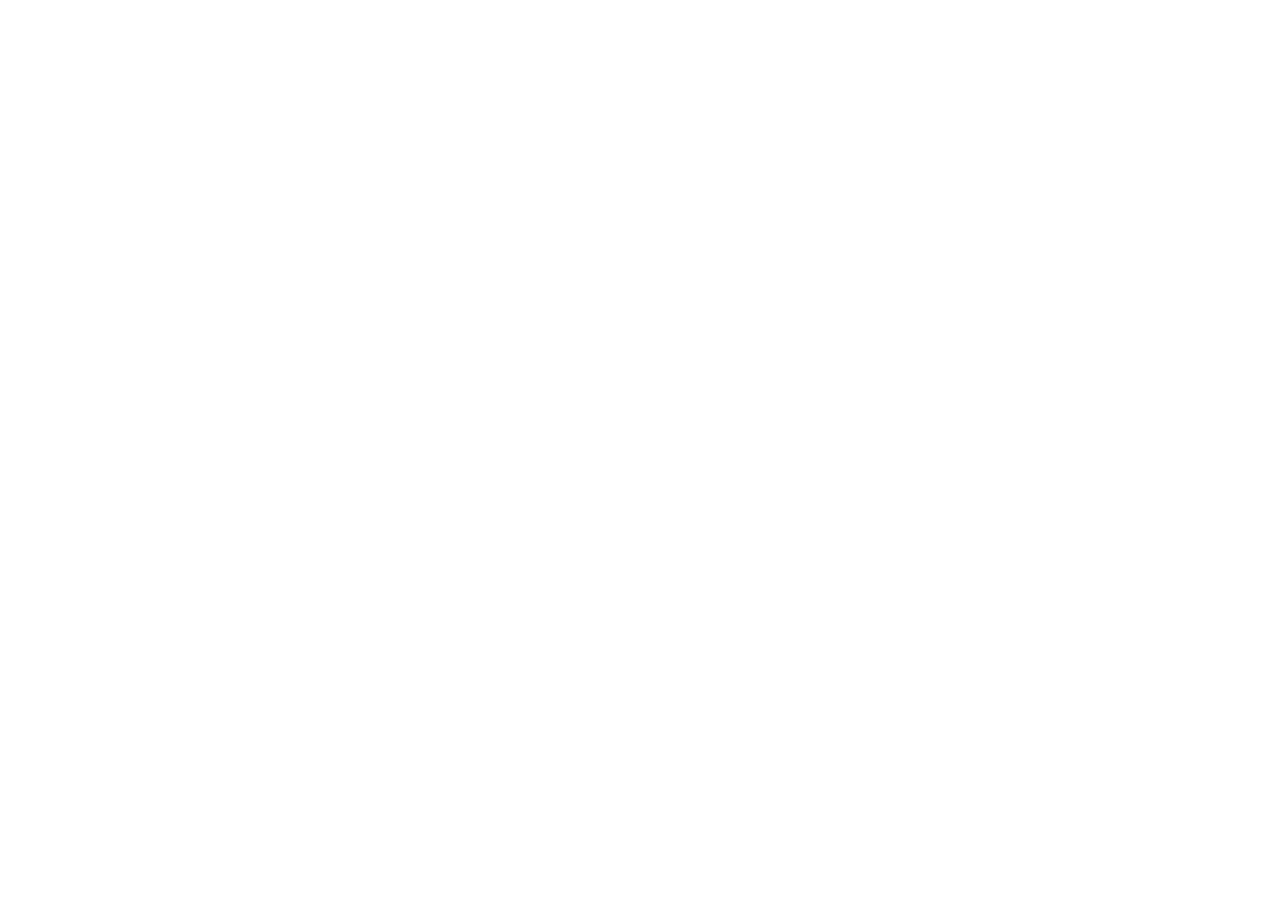
==== Segundo parcial/obras.html @ c41ffb88 "Estructura Inicial Armado archivos HTML, CSS y JAVA SCRIPT, organización de carpetas. Armado de la e" ====
<!DOCTYPE html>
<html lang="es">

<head>

    <meta charset="UTF-8">

    <title>Laurie Anderson | Inicio</title>

    <link rel="preconnect" href="https://fonts.googleapis.com">
    <link rel="preconnect" href="https://fonts.gstatic.com" crossorigin>
    <link href="https://fonts.googleapis.com/css2?family=Abel&display=swap" rel="stylesheet">

    <link rel="stylesheet" href="css/estilos.css">

</head>

<body>
    <!--Titulo de la pagina-->
    <!--Pequeña descripcion-->
    <!--Dos columnas 1 mas grande 2 parte texto 1 mas chica dato-->
    <script src="js/obras.js"></script>
    </body>
    </html>
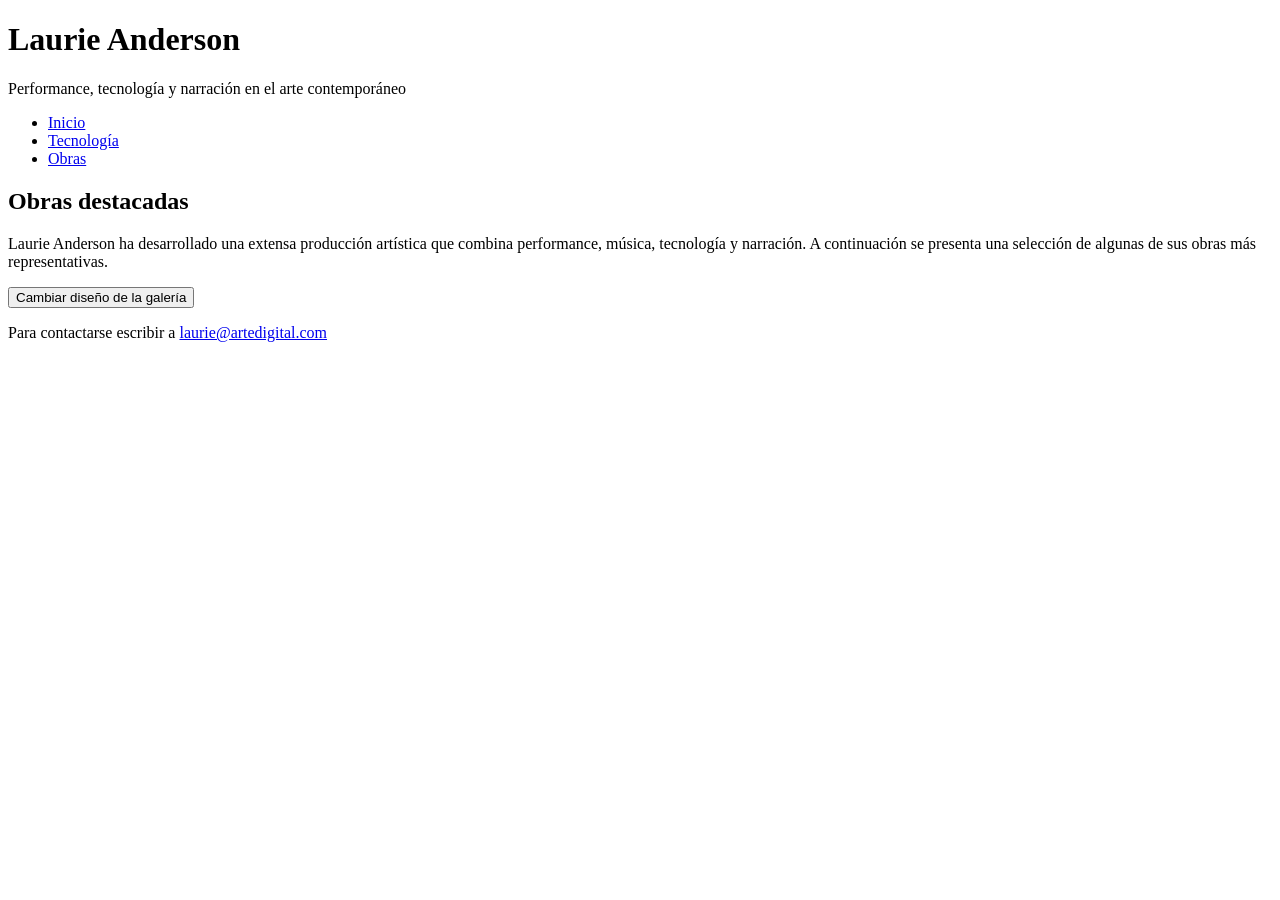
==== commit 6bab443b: "Código HTML Creación del código base de HTML, Agregué el texto y los class para poder hacer el java " ====
--- a/Segundo parcial/obras.html
+++ b/Segundo parcial/obras.html
@@ -5,7 +5,7 @@
 
     <meta charset="UTF-8">
 
-    <title>Laurie Anderson | Inicio</title>
+    <title>Laurie Anderson | Obras</title>
 
     <link rel="preconnect" href="https://fonts.googleapis.com">
     <link rel="preconnect" href="https://fonts.gstatic.com" crossorigin>
@@ -16,9 +16,74 @@
 </head>
 
 <body>
-    <!--Titulo de la pagina-->
-    <!--Pequeña descripcion-->
-    <!--Dos columnas 1 mas grande 2 parte texto 1 mas chica dato-->
+
+    <div class="contenedor">
+
+        <header>
+
+            <h1>Laurie Anderson</h1>
+
+            <p class="subtitulo">
+                Performance, tecnología y narración en el arte contemporáneo
+            </p>
+
+        </header>
+
+        <nav>
+
+            <ul>
+
+                <li><a href="index.html">Inicio</a></li>
+
+                <li><a href="tecnologia.html">Tecnología</a></li>
+
+                <li><a href="obras.html">Obras</a></li>
+
+            </ul>
+
+        </nav>
+
+        <main class="obras">
+
+            <section>
+
+                <h2>Obras destacadas</h2>
+
+                <p>
+                    Laurie Anderson ha desarrollado una extensa producción artística que combina performance, música, tecnología y narración. A continuación se presenta una selección de algunas de sus obras más representativas.
+                </p>
+
+            </section>
+
+            <section>
+
+                <button id="btnDiseno">
+                    Cambiar diseño de la galería
+                </button>
+
+            </section>
+
+            <section id="galeria">
+
+                <!-- La galería se hace con JavaScript -->
+
+            </section>
+
+        </main>
+
+        <footer>
+
+            <p>
+                Para contactarse escribir a
+                <a href="mailto:laurie@artedigital.com">
+                    laurie@artedigital.com
+                </a>
+            </p>
+
+        </footer>
+
+    </div>
+
     <script src="js/obras.js"></script>
     </body>
     </html> 
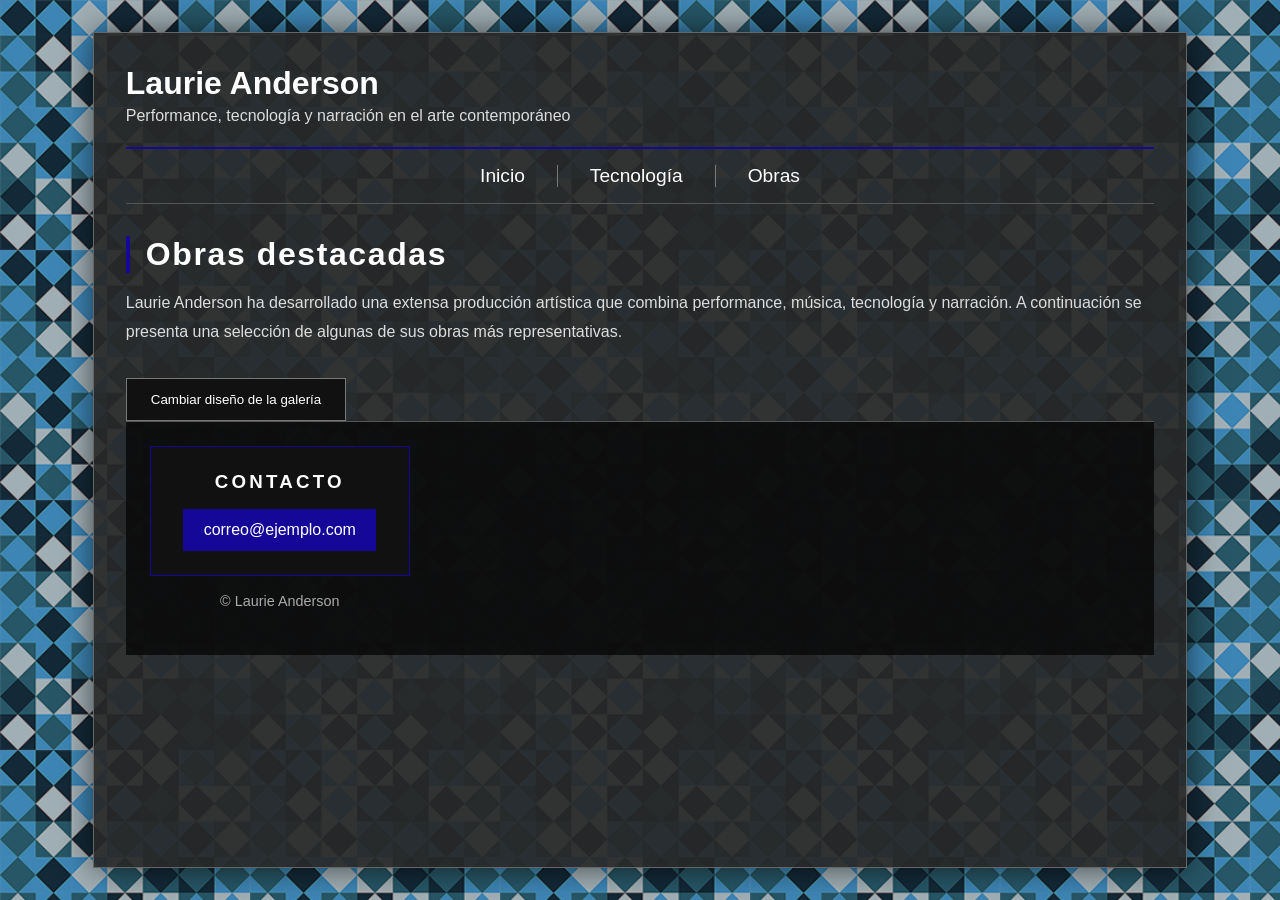
==== commit d050a4fe: "Primera parte CSS Aplicación del estilo general de la página, mas centrado en el index (próximo paso" ====
--- a/Segundo parcial/obras.html
+++ b/Segundo parcial/obras.html
@@ -11,7 +11,7 @@
     <link rel="preconnect" href="https://fonts.gstatic.com" crossorigin>
     <link href="https://fonts.googleapis.com/css2?family=Abel&display=swap" rel="stylesheet">
 
-    <link rel="stylesheet" href="css/estilos.css">
+    <link rel="stylesheet" href="css/styles.css">
 
 </head>
 
@@ -71,18 +71,28 @@
 
         </main>
 
-        <footer>
+       <footer>
 
-            <p>
-                Para contactarse escribir a
-                <a href="mailto:laurie@artedigital.com">
-                    laurie@artedigital.com
-                </a>
-            </p>
+    <div class="contacto-footer">
 
-        </footer>
+        <div class="contacto">
+
+            <h3>Contacto</h3>
+
+            <a href="mailto:correo@ejemplo.com">
+                correo@ejemplo.com
+            </a>
+
+        </div>
+
+
+        <p class="copyright">
+            © Laurie Anderson
+        </p>
 
     </div>
+
+</footer>
 
     <script src="js/obras.js"></script>
     </body>
--- a/Segundo parcial/css/styles.css
+++ b/Segundo parcial/css/styles.css
@@ -0,0 +1,564 @@
+/*=========================================
+ PRIMERA PARTE
+=========================================*/
+
+*{
+    margin:0;
+    padding:0;
+    box-sizing:border-box;
+}
+
+
+/*=========================================
+ BODY
+=========================================*/
+
+body{
+
+    display:flex;
+
+    justify-content:center;
+
+
+    padding:2rem;
+
+
+    min-height:100vh;
+
+
+    font-family:Arial, Helvetica, sans-serif;
+
+    color:white;
+
+
+    /* fondo repetido */
+
+    background-image:url("../img/fondo.png");
+
+    background-repeat:repeat;
+
+    background-size:250px;
+
+
+    position:relative;
+
+}
+
+/* capa gris translúcida sobre el fondo */
+
+body::before{
+
+    content:"";
+
+    position:fixed;
+
+    inset:0;
+
+
+    background:rgba(45, 45, 45, 0.35);
+
+
+}
+
+/*=========================================
+ BANNER
+=========================================*/
+
+/* mantiene la página por encima de la capa */
+
+.contenedor{
+
+    position:relative;
+
+
+}
+
+
+.banner{
+
+    background-image:url("../img/anderson.jpg");
+
+    background-size:cover;
+
+    background-position:center;
+
+    background-repeat:no-repeat;
+
+
+    height:22rem;
+
+
+    display:flex;
+
+    flex-direction:column;
+
+    justify-content:center;
+
+    align-items:center;
+
+
+    text-align:center;
+
+
+    position:relative;
+
+    overflow:hidden;
+
+
+    border:1px solid #555;
+
+}
+.banner{
+
+    background-image:url("../img/anderson.jpg");
+
+    background-size:cover;
+
+    background-position:center;
+
+    background-repeat:no-repeat;
+
+
+    height:22rem;
+
+
+    display:flex;
+
+    flex-direction:column;
+
+    justify-content:center;
+
+    align-items:center;
+
+
+    text-align:center;
+
+
+    margin-bottom:2rem;
+
+
+    position:relative;
+
+    overflow:hidden;
+
+
+    border:1px solid #555;
+
+}
+
+/* texto encima */
+
+.banner h1,
+.banner p{
+
+    position:relative;
+
+
+}
+
+
+.banner h1{
+
+    font-family:"Abel",sans-serif;
+
+    font-size:4rem;
+
+    letter-spacing:.4rem;
+
+    text-transform:uppercase;
+
+}
+
+
+.banner .subtitulo{
+
+    font-family:"Abel",sans-serif;
+
+    font-size:1.5rem;
+
+}
+
+/*=========================================
+ MENU
+=========================================*/
+
+nav{
+
+    margin-bottom:2rem;
+
+
+    border-top:2px solid #150798;
+
+    border-bottom:1px solid #555;
+
+
+    padding:1rem 0;
+
+}
+
+
+
+nav ul{
+
+    list-style:none;
+
+
+    display:flex;
+
+
+    justify-content:center;
+
+}
+
+
+
+nav li{
+
+    padding:0 2rem;
+
+
+    border-right:1px solid #777;
+
+}
+
+
+
+/* saca la línea del último elemento */
+
+nav li:last-child{
+
+    border-right:none;
+
+}
+
+
+
+nav a{
+
+    text-decoration:none;
+
+
+    color:white;
+
+
+    font-family:"Abel",sans-serif;
+
+
+    font-size:1.2rem;
+
+
+    transition:.3s;
+
+}
+
+
+
+nav a:hover{
+
+    color:#b22222;
+
+}
+
+
+/*=========================================
+ TITULOS
+=========================================*/
+
+h2{
+
+    font-family:"Abel",sans-serif;
+
+
+    color:white;
+
+
+    font-size:2rem;
+
+
+    letter-spacing:.1rem;
+
+
+    margin-bottom:1rem;
+
+
+    border-left:4px solid #150798;
+
+
+    padding-left:1rem;
+
+}
+
+
+
+/*=========================================
+ PARRAFOS
+=========================================*/
+
+p{
+
+    line-height:1.8;
+
+    margin-bottom:1rem;
+
+    color:#ddd;
+
+}
+
+
+
+/*=========================================
+ BOTON
+=========================================*/
+
+button{
+
+    margin-top:1rem;
+
+
+    background:#111;
+
+
+    color:white;
+
+
+    border:1px solid #777;
+
+
+    padding:.8rem 1.5rem;
+
+
+    cursor:pointer;
+
+
+    transition:.3s;
+
+}
+
+
+
+button:hover{
+
+    background:#150798;
+
+    border-color:#150798;
+
+}
+
+
+
+/*=========================================
+ FOOTER
+=========================================*/
+
+footer{
+
+    display:flex;
+
+    align-items:center;
+
+
+    gap:2rem;
+
+
+    background:rgba(10,10,10,.9);
+
+
+    border-top:1px solid #555;
+
+
+    padding:1.5rem;
+
+}
+
+
+
+/* columna izquierda */
+
+.contacto-footer{
+
+    display:flex;
+
+    flex-direction:column;
+
+    align-items:center;
+
+
+    gap:.8rem;
+
+}
+
+
+
+/* caja contacto */
+
+.contacto{
+
+    width:260px;
+
+
+    padding:1.5rem;
+
+
+    background:#111;
+
+
+    border:1px solid #150798;
+
+
+    text-align:center;
+
+}
+
+
+
+.contacto h3{
+
+    font-family:"Abel",sans-serif;
+
+
+    color:#ffffff;
+
+
+    letter-spacing:.2rem;
+
+
+    text-transform:uppercase;
+
+
+    margin-bottom:1rem;
+
+}
+
+
+
+/* botón mail */
+
+.contacto a{
+
+    display:inline-block;
+
+
+    padding:.7rem 1.2rem;
+
+
+    background:#150798;
+
+
+    color:white;
+
+
+    text-decoration:none;
+
+
+    border:1px solid #150798;
+
+
+    transition:.3s;
+
+}
+
+
+
+.contacto a:hover{
+
+    background:white;
+
+
+    color:#150798;
+
+}
+
+
+
+/* copyright */
+
+.copyright{
+
+    color:#aaa;
+
+    font-size:.9rem;
+
+    text-align:center;
+
+}
+
+
+
+/* contenido footer */
+
+.info-footer{
+
+    flex:1;
+
+    text-align:center;
+
+}
+/*=========================================
+ CONTENEDOR GENERAL
+=========================================*/
+
+.contenedor{
+
+    width:90%;
+
+    max-width:1400px;
+
+
+    background:rgba(40,40,40,.92);
+
+
+    padding:2rem;
+
+
+    position:relative;
+
+    z-index:1;
+
+
+    border:1px solid #666;
+
+
+    box-shadow:0 0 30px rgba(0,0,0,.6);
+
+}
+/*=========================================
+ COLUMNAS
+=========================================*/
+
+.columnas{
+
+    display:flex;
+
+    flex-direction:row;
+
+    gap:2rem;
+
+
+    margin-bottom:2rem;
+
+}
+
+/*=========================================
+ CAJAS
+=========================================*/
+
+article{
+
+    flex:1;
+
+
+    background:rgba(15,15,15,.85);
+
+
+    padding:2rem;
+
+
+    border:1px solid #666;
+
+
+    border-top:3px solid #150798;
+
+
+    min-width:0;
+
+}
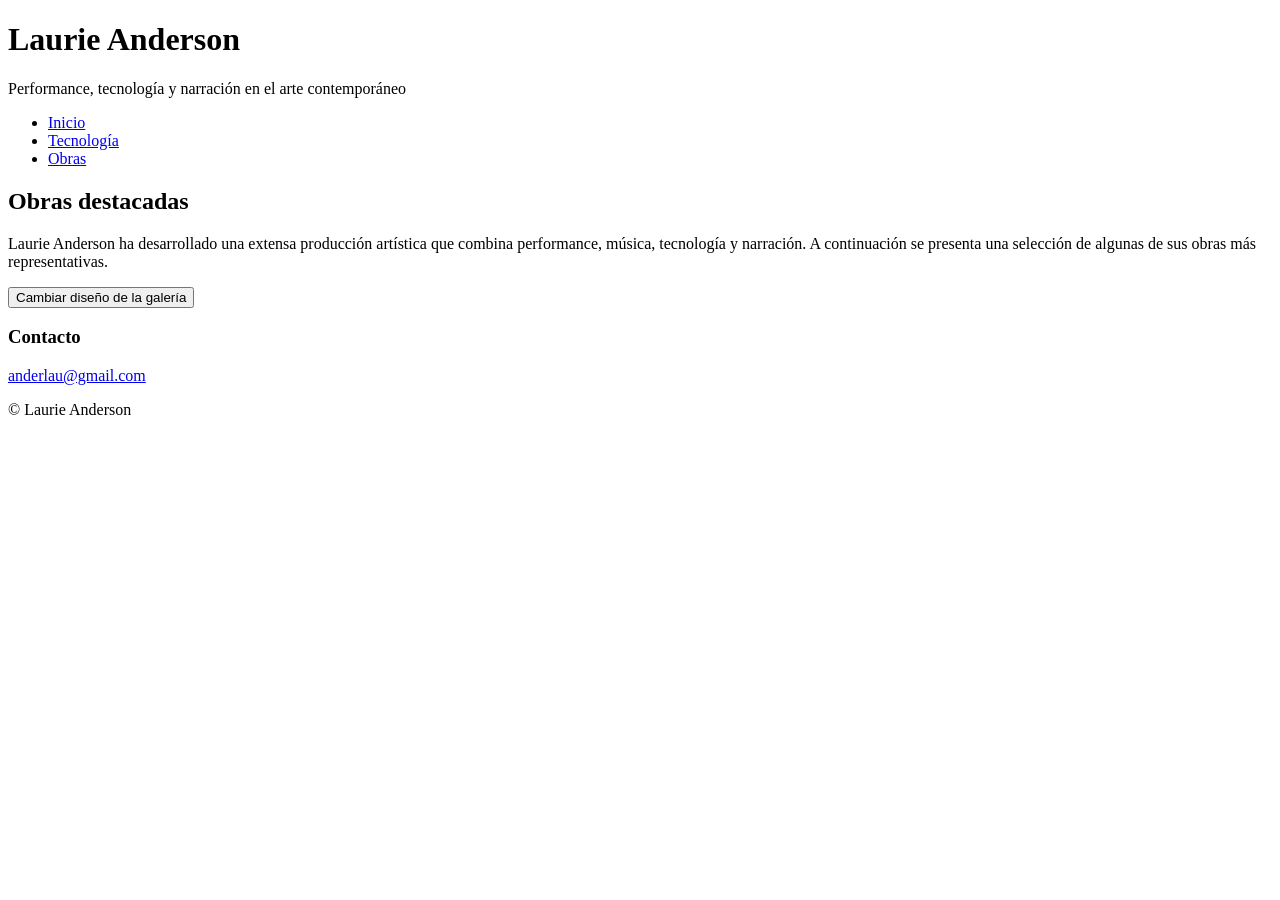
==== commit 0c0a4916: "Segunda parte CSS Adición de 2 documentos CSS para mantener el orden. Armado del documento de CSS de" ====
--- a/Segundo parcial/obras.html
+++ b/Segundo parcial/obras.html
@@ -11,7 +11,7 @@
     <link rel="preconnect" href="https://fonts.gstatic.com" crossorigin>
     <link href="https://fonts.googleapis.com/css2?family=Abel&display=swap" rel="stylesheet">
 
-    <link rel="stylesheet" href="css/styles.css">
+    <link rel="stylesheet" href="css/obras.css">
 
 </head>
 
@@ -79,8 +79,8 @@
 
             <h3>Contacto</h3>
 
-            <a href="mailto:correo@ejemplo.com">
-                correo@ejemplo.com
+            <a href="mailto:anderlau@gmail.com">
+                anderlau@gmail.com
             </a>
 
         </div>
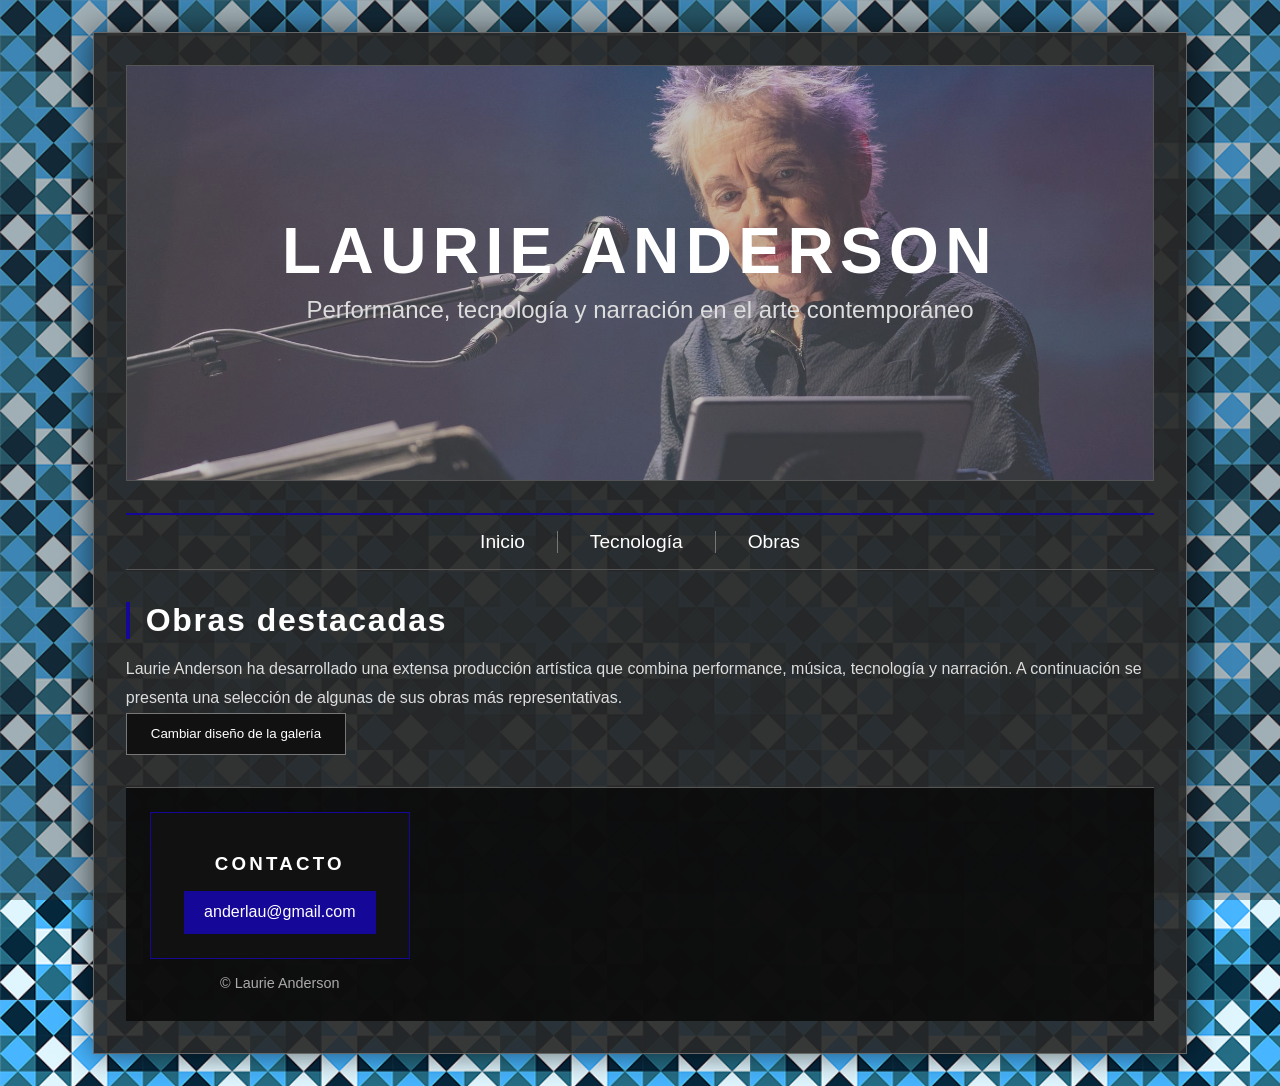
==== commit 178fb8a6: "Tercera parte CSS Armado de la ultima página de CSS (la galería se va a hacer con JS) y arreglo e er" ====
--- a/Segundo parcial/obras.html
+++ b/Segundo parcial/obras.html
@@ -20,13 +20,13 @@
     <div class="contenedor">
 
         <header>
-
+<div class="banner">
             <h1>Laurie Anderson</h1>
 
             <p class="subtitulo">
                 Performance, tecnología y narración en el arte contemporáneo
             </p>
-
+</div>
         </header>
 
         <nav>
--- a/Segundo parcial/css/obras.css
+++ b/Segundo parcial/css/obras.css
@@ -0,0 +1,548 @@
+/*=========================================
+                RESET
+=========================================*/
+
+*{
+    margin:0;
+    padding:0;
+    box-sizing:border-box;
+}
+
+
+/*=========================================
+                BODY
+=========================================*/
+
+body{
+
+    display:flex;
+    justify-content:center;
+
+    padding:2rem;
+
+    min-height:100vh;
+
+    font-family:Arial, Helvetica, sans-serif;
+
+    color:white;
+
+    background-image:url("../img/fondo.png");
+    background-repeat:repeat;
+    background-size:250px;
+
+    position:relative;
+
+}
+
+/* Capa translúcida */
+
+body::before{
+
+    content:"";
+
+    position:fixed;
+
+    inset:0;
+
+    background:rgba(45,45,45,.35);
+
+}
+
+
+/*=========================================
+            CONTENEDOR GENERAL
+=========================================*/
+
+.contenedor{
+
+    width:90%;
+    max-width:1400px;
+
+    background:rgba(40,40,40,.92);
+
+    padding:2rem;
+
+    position:relative;
+    z-index:1;
+
+    border:1px solid #666;
+
+    box-shadow:0 0 30px rgba(0,0,0,.6);
+
+}
+
+
+/*=========================================
+                BANNER
+=========================================*/
+
+.banner{
+
+    background-image:url("../img/anderson-6.jpg");
+
+   background-size:cover;
+background-position:center 15%;
+height:26rem;
+
+
+    display:flex;
+
+    flex-direction:column;
+
+
+    justify-content:center;
+
+    align-items:center;
+
+
+    text-align:center;
+
+
+    margin-bottom:2rem;
+
+
+    position:relative;
+
+    overflow:hidden;
+
+
+    border:1px solid #555;
+
+}
+
+
+
+.banner::before{
+
+    content:"";
+
+    position:absolute;
+
+    inset:0;
+
+
+    background:rgba(122, 122, 122, 0.45);
+
+}
+
+
+
+.banner h1,
+.banner p{
+
+    position:relative;
+
+    z-index:1;
+
+}
+
+
+
+.banner h1{
+
+    font-family:"Abel",sans-serif;
+
+
+    font-size:4rem;
+
+
+    letter-spacing:.4rem;
+
+
+    text-transform:uppercase;
+
+}
+
+
+
+.banner .subtitulo{
+
+    font-family:"Abel",sans-serif;
+
+
+    font-size:1.5rem;
+
+}
+
+
+/*=========================================
+                MENU
+=========================================*/
+
+nav{
+
+    margin-bottom:2rem;
+
+    border-top:2px solid #150798;
+
+    border-bottom:1px solid #555;
+
+    padding:1rem 0;
+
+}
+
+
+nav ul{
+
+    list-style:none;
+
+    display:flex;
+
+    justify-content:center;
+
+}
+
+
+nav li{
+
+    padding:0 2rem;
+
+    border-right:1px solid #777;
+
+}
+
+
+nav li:last-child{
+
+    border-right:none;
+
+}
+
+
+nav a{
+
+    text-decoration:none;
+
+    color:white;
+
+    font-family:"Abel",sans-serif;
+
+    font-size:1.2rem;
+
+    transition:.3s;
+
+}
+
+
+
+/*=========================================
+                TITULOS
+=========================================*/
+
+h2{
+
+    font-family:"Abel",sans-serif;
+
+    color:white;
+
+    font-size:2rem;
+
+    letter-spacing:.1rem;
+
+    margin-bottom:1rem;
+
+    border-left:4px solid #150798;
+
+    padding-left:1rem;
+
+}
+
+
+h3{
+
+    font-family:"Abel",sans-serif;
+
+    color:white;
+
+    margin-top:1rem;
+
+    margin-bottom:.5rem;
+
+}
+
+
+/*=========================================
+                PARRAFOS
+=========================================*/
+
+p{
+
+    line-height:1.8;
+
+    color:#ddd;
+
+}
+
+
+/*=========================================
+            INTRODUCCION
+=========================================*/
+
+.introduccion{
+
+    background:rgba(15,15,15,.85);
+
+    border:1px solid #666;
+
+    border-top:3px solid #150798;
+
+    padding:2rem;
+
+    margin-bottom:2rem;
+
+}
+
+
+/*=========================================
+                BOTON
+=========================================*/
+
+.acciones{
+
+    display:flex;
+
+    justify-content:center;
+
+    margin-bottom:2rem;
+
+}
+
+
+button{
+
+    background:#111;
+
+    color:white;
+
+    border:1px solid #777;
+
+    padding:.8rem 1.5rem;
+
+    cursor:pointer;
+
+    transition:.3s;
+
+}
+
+
+button:hover{
+
+    background:#150798;
+
+    border-color:#150798;
+
+}
+
+
+/*=========================================
+                GALERIA
+=========================================*/
+
+#galeria{
+
+    display:flex;
+
+    flex-wrap:wrap;
+
+    justify-content:center;
+
+    gap:2rem;
+
+}
+
+
+/*=========================================
+                TARJETAS
+=========================================*/
+
+.tarjeta{
+
+    width:300px;
+
+    background:rgba(15,15,15,.9);
+
+    border:1px solid #666;
+
+    border-top:3px solid #150798;
+
+    overflow:hidden;
+
+    transition:.3s;
+
+}
+
+
+.tarjeta:hover{
+
+    transform:translateY(-8px);
+
+    border-top:3px solid #b22222;
+
+}
+
+
+.tarjeta img{
+
+    width:100%;
+
+    display:block;
+
+}
+
+
+.tarjeta h3{
+
+    padding:1rem 1rem .5rem;
+
+}
+
+
+.tarjeta p{
+
+    padding:0 1rem 1.5rem;
+
+}
+
+
+/*=========================================
+        CAMBIO DE DISEÑO (JS)
+=========================================*/
+
+.galeriaGrande .tarjeta{
+
+    width:420px;
+
+}
+
+
+.galeriaGrande .tarjeta img{
+
+    height:420px;
+
+    object-fit:cover;
+
+}
+
+
+/*=========================================
+                FOOTER
+=========================================*/
+
+footer{
+
+    display:flex;
+
+    align-items:center;
+
+    gap:2rem;
+
+    margin-top:2rem;
+
+    background:rgba(10,10,10,.9);
+
+    border-top:1px solid #555;
+
+    padding:1.5rem;
+
+}
+
+
+/* columna izquierda */
+
+.contacto-footer{
+
+    display:flex;
+
+    flex-direction:column;
+
+    align-items:center;
+
+    gap:.8rem;
+
+}
+
+
+/* caja contacto */
+
+.contacto{
+
+    width:260px;
+
+    padding:1.5rem;
+
+    background:#111;
+
+    border:1px solid #150798;
+
+    text-align:center;
+
+}
+
+
+.contacto h3{
+
+    font-family:"Abel",sans-serif;
+
+    color:white;
+
+    letter-spacing:.2rem;
+
+    text-transform:uppercase;
+
+    margin-bottom:1rem;
+
+}
+
+
+/* botón mail */
+
+.contacto a{
+
+    display:inline-block;
+
+    padding:.7rem 1.2rem;
+
+    background:#150798;
+
+    color:white;
+
+    text-decoration:none;
+
+    border:1px solid #150798;
+
+    transition:.3s;
+
+}
+
+
+.contacto a:hover{
+
+    background:white;
+
+    color:#150798;
+
+}
+
+
+/* copyright */
+
+.copyright{
+
+    color:#aaa;
+
+    font-size:.9rem;
+
+    text-align:center;
+
+}
+
+
+/* contenido */
+
+.info-footer{
+
+    flex:1;
+
+    text-align:center;
+
+}
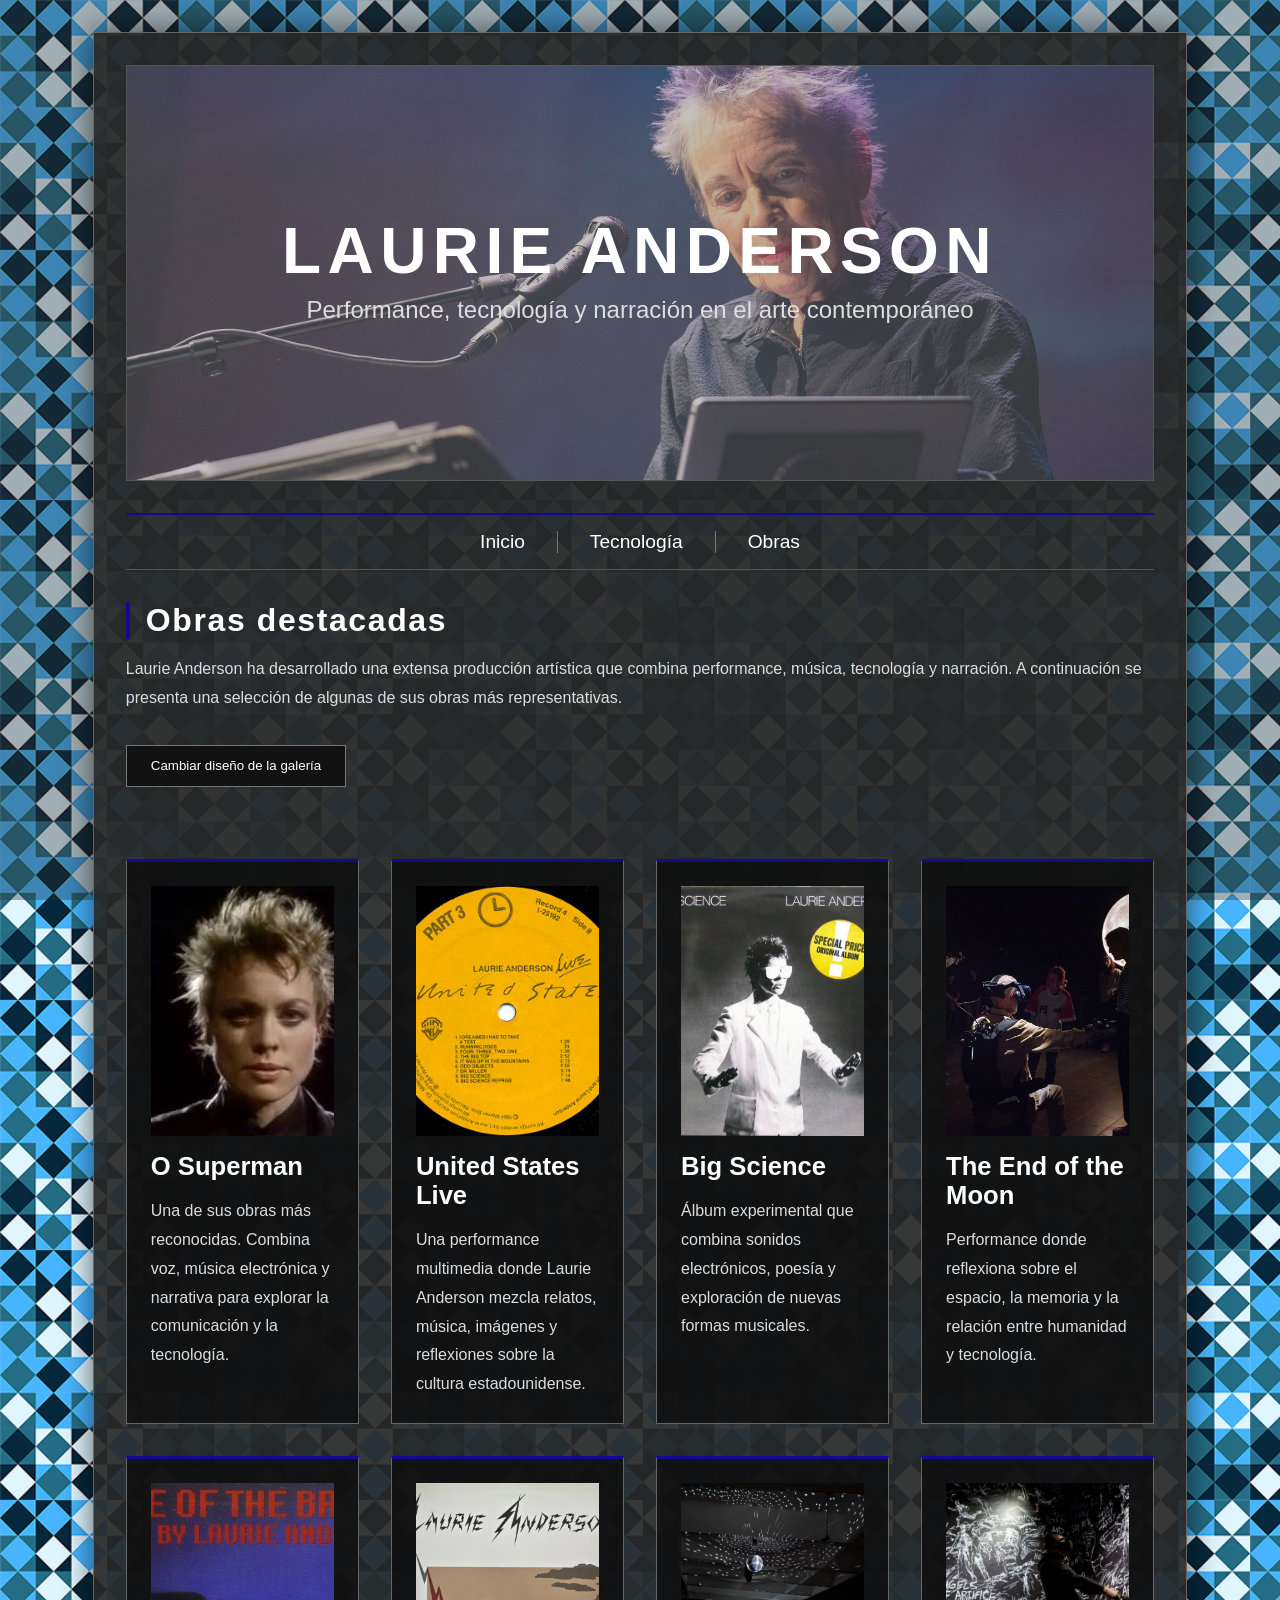
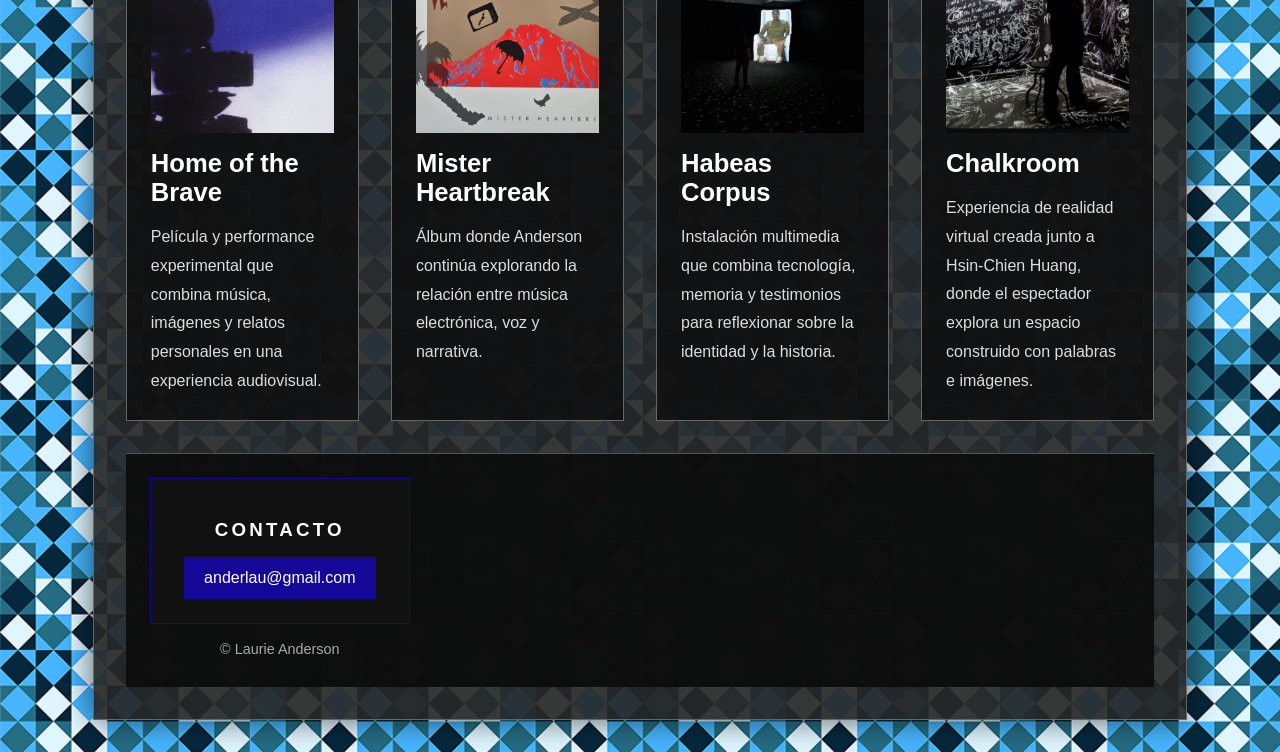
==== commit 4190912b: "Implementación de JS Creación de JS de la página INDEX y OBRAS. Corrección de errores de código Limp" ====
--- a/Segundo parcial/obras.html
+++ b/Segundo parcial/obras.html
@@ -35,7 +35,7 @@
 
                 <li><a href="index.html">Inicio</a></li>
 
-                <li><a href="tecnologia.html">Tecnología</a></li>
+                <li><a href="tecnologias.html">Tecnología</a></li>
 
                 <li><a href="obras.html">Obras</a></li>
 
@@ -96,4 +96,6 @@
 
     <script src="js/obras.js"></script>
     </body>
-    </html> +    </html> 
+
+ 
--- a/Segundo parcial/css/obras.css
+++ b/Segundo parcial/css/obras.css
@@ -1,5 +1,5 @@
 /*=========================================
-                RESET
+PRIMERA PARTE
 =========================================*/
 
 *{
@@ -10,539 +10,335 @@
 
 
 /*=========================================
-                BODY
+BODY
 =========================================*/
 
 body{
-
     display:flex;
     justify-content:center;
-
     padding:2rem;
-
     min-height:100vh;
-
     font-family:Arial, Helvetica, sans-serif;
-
-    color:white;
-
+    color:white;
     background-image:url("../img/fondo.png");
     background-repeat:repeat;
     background-size:250px;
-
     position:relative;
-
 }
 
 /* Capa translúcida */
 
 body::before{
-
     content:"";
-
     position:fixed;
-
     inset:0;
-
     background:rgba(45,45,45,.35);
-
-}
-
-
-/*=========================================
-            CONTENEDOR GENERAL
+}
+
+/*=========================================
+    CONTENEDOR GENERAL
 =========================================*/
 
 .contenedor{
-
     width:90%;
     max-width:1400px;
-
     background:rgba(40,40,40,.92);
-
     padding:2rem;
-
     position:relative;
     z-index:1;
-
     border:1px solid #666;
-
     box-shadow:0 0 30px rgba(0,0,0,.6);
-
-}
-
-
-/*=========================================
-                BANNER
+}
+
+/*=========================================
+    BANNER
 =========================================*/
 
 .banner{
-
     background-image:url("../img/anderson-6.jpg");
-
    background-size:cover;
 background-position:center 15%;
 height:26rem;
-
-
-    display:flex;
-
+    display:flex;
     flex-direction:column;
-
-
     justify-content:center;
-
     align-items:center;
-
-
     text-align:center;
-
-
     margin-bottom:2rem;
-
-
     position:relative;
-
     overflow:hidden;
-
-
     border:1px solid #555;
-
-}
-
-
+}
 
 .banner::before{
-
     content:"";
-
     position:absolute;
-
     inset:0;
-
-
     background:rgba(122, 122, 122, 0.45);
-
-}
-
-
+    z-index: 0;
+}
 
 .banner h1,
 .banner p{
-
     position:relative;
-
     z-index:1;
-
-}
-
-
+}
 
 .banner h1{
-
-    font-family:"Abel",sans-serif;
-
-
+    font-family:"Abel",sans-serif;
     font-size:4rem;
-
-
     letter-spacing:.4rem;
-
-
     text-transform:uppercase;
-
-}
-
-
+}
 
 .banner .subtitulo{
-
-    font-family:"Abel",sans-serif;
-
-
+    font-family:"Abel",sans-serif;
     font-size:1.5rem;
-
-}
-
-
-/*=========================================
-                MENU
+}
+
+/*=========================================
+    MENU
 =========================================*/
 
 nav{
-
     margin-bottom:2rem;
-
     border-top:2px solid #150798;
-
     border-bottom:1px solid #555;
-
     padding:1rem 0;
-
-}
-
+}
 
 nav ul{
-
     list-style:none;
-
-    display:flex;
-
+    display:flex;
     justify-content:center;
-
-}
-
+}
 
 nav li{
-
     padding:0 2rem;
-
     border-right:1px solid #777;
-
-}
-
+}
 
 nav li:last-child{
-
     border-right:none;
-
-}
-
+}
 
 nav a{
-
     text-decoration:none;
-
-    color:white;
-
-    font-family:"Abel",sans-serif;
-
+    color:white;
+    font-family:"Abel",sans-serif;
     font-size:1.2rem;
-
     transition:.3s;
-
-}
-
-
-
-/*=========================================
-                TITULOS
+}
+
+/*=========================================
+    TITULOS
 =========================================*/
 
 h2{
-
-    font-family:"Abel",sans-serif;
-
-    color:white;
-
+    font-family:"Abel",sans-serif;
+    color:white;
     font-size:2rem;
-
     letter-spacing:.1rem;
-
     margin-bottom:1rem;
-
     border-left:4px solid #150798;
-
     padding-left:1rem;
-
-}
-
+}
 
 h3{
-
-    font-family:"Abel",sans-serif;
-
-    color:white;
-
+    font-family:"Abel",sans-serif;
+    color:white;
     margin-top:1rem;
-
     margin-bottom:.5rem;
-
-}
-
-
-/*=========================================
-                PARRAFOS
+}
+
+/*=========================================
+    PARRAFOS
 =========================================*/
 
 p{
-
     line-height:1.8;
-
     color:#ddd;
-
-}
-
-
-/*=========================================
-            INTRODUCCION
+}
+
+/*=========================================
+    INTRODUCCION
 =========================================*/
 
 .introduccion{
-
     background:rgba(15,15,15,.85);
-
     border:1px solid #666;
-
     border-top:3px solid #150798;
-
     padding:2rem;
-
     margin-bottom:2rem;
-
-}
-
-
-/*=========================================
-                BOTON
+}
+
+/*=========================================
+    BOTON
 =========================================*/
 
 .acciones{
-
-    display:flex;
-
+    display:flex;
     justify-content:center;
-
     margin-bottom:2rem;
-
-}
-
+}
 
 button{
-
     background:#111;
-
-    color:white;
-
+    color:white;
     border:1px solid #777;
-
     padding:.8rem 1.5rem;
-
     cursor:pointer;
-
     transition:.3s;
-
-}
-
+}
 
 button:hover{
-
     background:#150798;
-
     border-color:#150798;
-
-}
-
-
-/*=========================================
-                GALERIA
+}
+
+/*=========================================
+ GALERÍA
 =========================================*/
 
 #galeria{
-
-    display:flex;
-
-    flex-wrap:wrap;
-
-    justify-content:center;
-
+    display:grid;
+    grid-template-columns:repeat(4, 1fr);
     gap:2rem;
-
-}
-
-
-/*=========================================
-                TARJETAS
-=========================================*/
-
-.tarjeta{
-
-    width:300px;
-
-    background:rgba(15,15,15,.9);
-
+    margin-top:2rem;
+}
+
+/* tarjetas */
+
+.obra{
+    background:rgba(15,15,15,.85);
+    padding:1.5rem;
     border:1px solid #666;
-
     border-top:3px solid #150798;
-
-    overflow:hidden;
-
+}
+
+/* imágenes iguales */
+.obra img{
+    width:100%;
+    height:250px;
+    object-fit:cover;
+    display:block;
+    margin-bottom:1rem;
+}
+
+/* títulos */
+
+.obra h3{
+    font-family:"Abel",sans-serif;
+    font-size:1.6rem;
+    color:white;
+    margin-bottom:1rem;
+}
+
+/*=========================================
+ BOTÓN DISEÑO
+=========================================*/
+
+#btnDiseno{
+    margin-top:2rem;
+    margin-bottom:2.5rem;
+}
+
+/*=========================================
+        CAMBIO DE DISEÑO (JS)
+=========================================*/
+
+.galeriaGrande .tarjeta{
+    width:420px;
+}
+
+.galeriaGrande .tarjeta img{
+    height:420px;
+    object-fit:cover;
+}
+
+/*=========================================
+                FOOTER
+=========================================*/
+
+footer{
+    display:flex;
+    align-items:center;
+    gap:2rem;
+    margin-top:2rem;
+    background:rgba(10,10,10,.9);
+    border-top:1px solid #555;
+    padding:1.5rem;
+}
+
+/* columna izquierda */
+
+.contacto-footer{
+    display:flex;
+    flex-direction:column;
+    align-items:center;
+    gap:.8rem;
+}
+
+/* caja contacto */
+
+.contacto{
+    width:260px;
+    padding:1.5rem;
+    background:#111;
+    border:1px solid #150798;
+    text-align:center;
+}
+
+.contacto h3{
+    font-family:"Abel",sans-serif;
+    color:white;
+    letter-spacing:.2rem;
+    text-transform:uppercase;
+    margin-bottom:1rem;
+}
+
+/* botón mail */
+
+.contacto a{
+    display:inline-block;
+    padding:.7rem 1.2rem;
+    background:#150798;
+    color:white;
+    text-decoration:none;
+    border:1px solid #150798;
     transition:.3s;
-
-}
-
-
-.tarjeta:hover{
-
-    transform:translateY(-8px);
-
-    border-top:3px solid #b22222;
-
-}
-
-
-.tarjeta img{
-
-    width:100%;
-
-    display:block;
-
-}
-
-
-.tarjeta h3{
-
-    padding:1rem 1rem .5rem;
-
-}
-
-
-.tarjeta p{
-
-    padding:0 1rem 1.5rem;
-
-}
-
-
-/*=========================================
-        CAMBIO DE DISEÑO (JS)
-=========================================*/
-
-.galeriaGrande .tarjeta{
-
-    width:420px;
-
-}
-
-
-.galeriaGrande .tarjeta img{
-
-    height:420px;
-
-    object-fit:cover;
-
-}
-
-
-/*=========================================
-                FOOTER
-=========================================*/
-
-footer{
-
-    display:flex;
-
+}
+
+.contacto a:hover{
+    background:white;
+    color:#150798;
+}
+
+/* copyright */
+
+.copyright{
+    color:#aaa;
+    font-size:.9rem;
+    text-align:center;
+}
+
+/* contenido */
+
+.info-footer{
+    flex:1;
+    text-align:center;
+}
+   #galeria.lista{
+    display:flex;
+    flex-direction:column;
+}
+
+#galeria.lista .obra{
+    display:flex;
+    gap:2rem;
     align-items:center;
-
-    gap:2rem;
-
-    margin-top:2rem;
-
-    background:rgba(10,10,10,.9);
-
-    border-top:1px solid #555;
-
-    padding:1.5rem;
-
-}
-
-
-/* columna izquierda */
-
-.contacto-footer{
-
-    display:flex;
-
-    flex-direction:column;
-
-    align-items:center;
-
-    gap:.8rem;
-
-}
-
-
-/* caja contacto */
-
-.contacto{
-
-    width:260px;
-
-    padding:1.5rem;
-
-    background:#111;
-
-    border:1px solid #150798;
-
-    text-align:center;
-
-}
-
-
-.contacto h3{
-
-    font-family:"Abel",sans-serif;
-
-    color:white;
-
-    letter-spacing:.2rem;
-
-    text-transform:uppercase;
-
-    margin-bottom:1rem;
-
-}
-
-
-/* botón mail */
-
-.contacto a{
-
-    display:inline-block;
-
-    padding:.7rem 1.2rem;
-
-    background:#150798;
-
-    color:white;
-
-    text-decoration:none;
-
-    border:1px solid #150798;
-
-    transition:.3s;
-
-}
-
-
-.contacto a:hover{
-
-    background:white;
-
-    color:#150798;
-
-}
-
-
-/* copyright */
-
-.copyright{
-
-    color:#aaa;
-
-    font-size:.9rem;
-
-    text-align:center;
-
-}
-
-
-/* contenido */
-
-.info-footer{
-
-    flex:1;
-
-    text-align:center;
-
+}
+
+#galeria.lista .obra img{
+    width:250px;
 }
